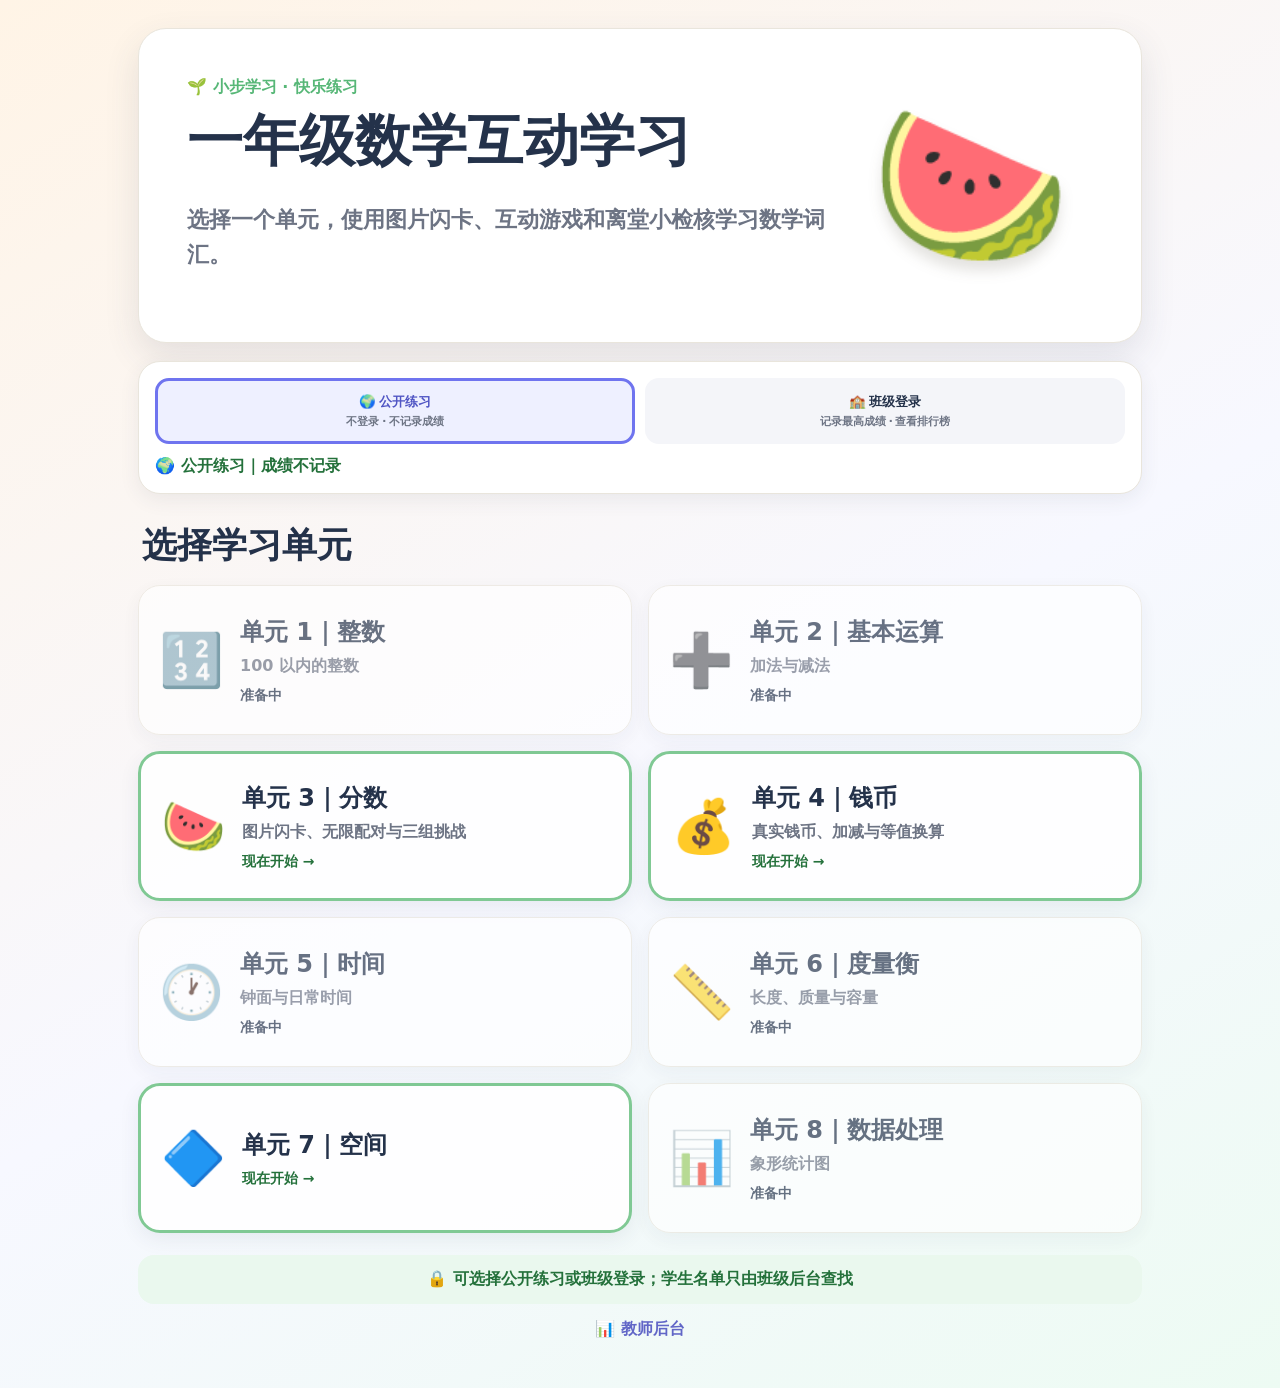
==== index.html @ 4da8fc6f "改用班级与英文姓名选择登录并接入单元7成绩后台" ====
<!DOCTYPE html>
<html lang="zh-CN">
<head>
<meta charset="UTF-8">
<meta name="viewport" content="width=device-width,initial-scale=1">
<title>一年级数学互动学习</title>
<style>
:root{--ink:#24324a;--muted:#6d7484;--purple:#6f74ef;--green:#57b777;--line:#e9e5dc;--shadow:0 14px 35px rgba(54,62,92,.12)}
*{box-sizing:border-box}body{margin:0;min-height:100vh;color:var(--ink);font-family:"Noto Sans SC","Microsoft YaHei",system-ui,sans-serif;background:linear-gradient(150deg,#fff4e6,#f7f8ff 55%,#edfbf3)}
.app{width:min(1040px,100%);margin:auto;padding:28px 18px 48px}.hero{background:#fff;border:1px solid var(--line);border-radius:28px;padding:clamp(24px,6vw,48px);box-shadow:var(--shadow);display:grid;grid-template-columns:1.45fr .55fr;gap:20px;align-items:center}
.eyebrow{font-weight:900;color:var(--green)}h1{font-size:clamp(32px,7vw,56px);margin:6px 0}.hero p{font-size:clamp(17px,3vw,22px);color:var(--muted);font-weight:750;line-height:1.6}.hero-art{font-size:clamp(90px,18vw,160px);text-align:center;filter:drop-shadow(0 10px 7px rgba(70,60,40,.15))}
.section-title{font-size:clamp(25px,5vw,35px);margin:28px 4px 16px}.units{display:grid;grid-template-columns:repeat(2,1fr);gap:16px}.unit{min-height:150px;border:1px solid var(--line);border-radius:22px;padding:20px;background:rgba(255,255,255,.9);box-shadow:0 6px 20px rgba(54,62,92,.08);text-decoration:none;color:var(--ink);display:flex;gap:16px;align-items:center;transition:.18s transform,.18s box-shadow}.unit:hover{transform:translateY(-3px);box-shadow:var(--shadow)}
.unit-icon{font-size:52px}.unit h2{margin:0 0 6px;font-size:24px}.unit p{margin:0;color:var(--muted);font-weight:750;line-height:1.5}.unit.ready{border:3px solid #80c994}.unit.ready .status{color:#24713b}.unit.soon{opacity:.68;cursor:default}.status{font-size:14px;font-weight:900;margin-top:9px}.privacy{margin-top:22px;background:#eaf8ee;color:#24713b;border-radius:16px;padding:14px 18px;text-align:center;font-weight:850}.teacher-link{display:block;width:max-content;margin:15px auto 0;color:#6166c7;font-weight:850;text-decoration:none}
.access{margin-top:18px;background:#fff;border:1px solid var(--line);border-radius:22px;padding:16px;box-shadow:0 6px 20px rgba(54,62,92,.08)}.access-choice{display:grid;grid-template-columns:1fr 1fr;gap:10px}.access-btn{border:3px solid transparent;border-radius:14px;padding:12px;background:#f4f5f9;color:var(--ink);font-weight:950;cursor:pointer}.access-btn small{display:block;color:var(--muted);margin-top:3px}.access-btn.active{border-color:var(--purple);background:#eef0ff;color:#5055c4}.class-form{display:grid;grid-template-columns:1fr 130px auto;gap:9px;align-items:end;margin-top:13px}.field{display:grid;gap:5px}.field label{font-weight:900}.field input{width:100%;border:2px solid #d9dce7;border-radius:11px;padding:10px;outline:none}.login-btn{border:0;border-radius:11px;padding:11px 16px;background:var(--purple);color:#fff;font-weight:950;cursor:pointer}.session-row{display:flex;justify-content:space-between;align-items:center;gap:10px;flex-wrap:wrap;margin-top:12px}.session-status{font-weight:950;color:#24713b}.session-status.error{color:#b44541}.logout-btn{border:0;background:none;color:#565cc2;font-weight:900;text-decoration:underline;cursor:pointer}.hidden{display:none!important}
.overall{margin-top:20px;background:#fff;border:1px solid var(--line);border-radius:22px;padding:18px;box-shadow:0 6px 20px rgba(54,62,92,.08)}.overall-head{display:flex;justify-content:space-between;align-items:center;gap:12px;flex-wrap:wrap}.overall-head h2{margin:0;font-size:27px}.overall-note{margin-top:4px;color:var(--muted);font-weight:800}.refresh{border:0;border-radius:11px;background:#eef0ff;color:#5055c4;padding:10px 14px;font-weight:950;cursor:pointer}.overall-status{text-align:center;color:var(--muted);font-weight:850;padding:25px}.table-wrap{overflow:auto}.overall-table{width:100%;border-collapse:separate;border-spacing:0 7px;min-width:560px}.overall-table th{text-align:left;color:var(--muted);padding:7px 10px}.overall-table td{background:#f7f8fb;padding:11px 10px;font-weight:850}.overall-table tr:first-child td{background:#fff4c8}.overall-table td:first-child{border-radius:10px 0 0 10px}.overall-table td:last-child{border-radius:0 10px 10px 0;color:#5055c4;font-size:20px;font-weight:950}
.overall-table{min-width:0}
@media(max-width:680px){.hero{grid-template-columns:1fr}.hero-art{display:none}.units,.access-choice,.class-form{grid-template-columns:1fr}.app{padding:14px 12px 35px}}
.class-form{grid-template-columns:140px minmax(0,1fr) auto}.field select{font:inherit;width:100%;border:2px solid #d9dce7;border-radius:11px;padding:10px;background:white;color:var(--ink);min-height:44px}.name-field{position:relative}.student-choices{position:absolute;z-index:5;top:100%;left:0;right:0;background:white;border:2px solid var(--purple);border-radius:12px;max-height:260px;overflow:auto;box-shadow:var(--shadow);margin-top:4px}.student-choices button{display:block;text-align:left;width:100%;padding:12px;border:0;background:white;font:inherit;font-weight:800;cursor:pointer;color:var(--ink)}.student-choices button:hover,.student-choices button[aria-selected="true"]{background:#eef0ff}.student-choices p{margin:0;padding:12px;font-size:14px;color:var(--muted)}.login-btn:disabled{opacity:.55;cursor:default}@media(max-width:540px){.class-form{grid-template-columns:1fr}.student-choices{max-height:220px}}
</style>
</head>
<body>
<main class="app">
  <section class="hero">
    <div><div class="eyebrow">🌱 小步学习 · 快乐练习</div><h1>一年级数学互动学习</h1><p>选择一个单元，使用图片闪卡、互动游戏和离堂小检核学习数学词汇。</p></div>
    <div class="hero-art" aria-hidden="true">🍉</div>
  </section>
  <section class="access" aria-label="选择使用方式">
    <div class="access-choice"><button class="access-btn active" type="button" data-access="public">🌍 公开练习<small>不登录 · 不记录成绩</small></button><button class="access-btn" type="button" data-access="class">🏫 班级登录<small>记录最高成绩 · 查看排行榜</small></button></div>
    <form class="class-form hidden" id="classForm"><div class="field"><label for="className">班级</label><select id="className" required><option value="">正在读取班级…</option></select></div><div class="field name-field"><label for="englishName">英文名字</label><input id="englishName" role="combobox" aria-autocomplete="list" aria-controls="studentChoices" aria-expanded="false" autocomplete="off" maxlength="80" placeholder="输入字母，再选择你的名字" disabled><div id="studentChoices" class="student-choices hidden" role="listbox" aria-label="匹配的学生"></div></div><button class="login-btn" id="loginBtn" disabled>登录</button></form>
    <div class="session-row"><div class="session-status" id="sessionStatus">🌍 公开练习｜成绩不记录</div><button class="logout-btn hidden" id="logoutBtn" type="button">退出班级</button></div>
  </section>
  <section class="overall hidden" id="overallLeaderboard" aria-label="全部单元综合排行榜"><div class="overall-head"><div><h2>🏆 全部单元综合排行榜</h2></div><button class="refresh" id="refreshOverall" type="button">↻ 更新</button></div><div class="overall-status" id="overallStatus">正在读取排行榜…</div><div class="table-wrap hidden" id="overallTableWrap"><table class="overall-table"><thead><tr><th>综合排名</th><th>学生</th><th>综合分</th></tr></thead><tbody id="overallBody"></tbody></table></div></section>
  <h2 class="section-title">选择学习单元</h2>
  <section class="units" aria-label="数学学习单元">
    <div class="unit soon"><div class="unit-icon">🔢</div><div><h2>单元 1｜整数</h2><p>100 以内的整数</p><div class="status">准备中</div></div></div>
    <div class="unit soon"><div class="unit-icon">➕</div><div><h2>单元 2｜基本运算</h2><p>加法与减法</p><div class="status">准备中</div></div></div>
    <a class="unit ready" href="units/unit3-fractions.html"><div class="unit-icon">🍉</div><div><h2>单元 3｜分数</h2><p>图片闪卡、无限配对与三组挑战</p><div class="status">现在开始 →</div></div></a>
    <a class="unit ready" href="units/unit4-money.html"><div class="unit-icon">💰</div><div><h2>单元 4｜钱币</h2><p>真实钱币、加减与等值换算</p><div class="status">现在开始 →</div></div></a>
    <div class="unit soon"><div class="unit-icon">🕐</div><div><h2>单元 5｜时间</h2><p>钟面与日常时间</p><div class="status">准备中</div></div></div>
    <div class="unit soon"><div class="unit-icon">📏</div><div><h2>单元 6｜度量衡</h2><p>长度、质量与容量</p><div class="status">准备中</div></div></div>
    <a class="unit ready" href="units/unit7-space.html"><div class="unit-icon">🔷</div><div><h2>单元 7｜空间</h2><div class="status">现在开始 →</div></div></a>
    <div class="unit soon"><div class="unit-icon">📊</div><div><h2>单元 8｜数据处理</h2><p>象形统计图</p><div class="status">准备中</div></div></div>
  </section>
  <div class="privacy">🔒 可选择公开练习或班级登录；学生名单只由班级后台查找</div>
  <a class="teacher-link" href="teacher/index.html">📊 教师后台</a>
</main>
<script src="overall-ranking.js"></script>
<script>
const API_URL="https://script.google.com/macros/s/AKfycbywytTHCDjJnRskGaP-Ls2Q4XLZMwWnl0MAofy-zyH6qjPNEb9WmNKQzMIPjStd4y0H/exec",SESSION_KEY="year1MathAccess";
function readSession(){try{const saved=JSON.parse(sessionStorage.getItem(SESSION_KEY)||"null");if(saved)return saved}catch(_){}try{return window.name.startsWith(`${SESSION_KEY}:`)?JSON.parse(window.name.slice(SESSION_KEY.length+1)):null}catch(_){return null}}
function writeSession(value){const text=JSON.stringify(value);try{sessionStorage.setItem(SESSION_KEY,text)}catch(_){}window.name=`${SESSION_KEY}:${text}`}
function escapeHTML(value){return String(value??"").replace(/[&<>"']/g,char=>({"&":"&amp;","<":"&lt;",">":"&gt;",'"':"&quot;","'":"&#039;"}[char]))}
async function loadOverallLeaderboard(force=false){const session=readSession(),status=document.getElementById("overallStatus"),wrap=document.getElementById("overallTableWrap");wrap.classList.add("hidden");status.classList.remove("hidden");status.textContent="正在读取排行榜…";if(session?.mode!=="class"||!session.sessionToken){status.textContent="请先完成班级登录";return}try{const data=await OverallRanking.calculate(API_URL,session.sessionToken,force);document.getElementById("overallBody").innerHTML=data.rows.map(row=>`<tr><td>${row.rank<=3?["🥇","🥈","🥉"][row.rank-1]:row.rank}</td><td>${escapeHTML(row.name)}</td><td>${row.average}</td></tr>`).join("");if(data.rows.length){status.classList.add("hidden");wrap.classList.remove("hidden")}else status.textContent="还没有班级成绩"}catch(_){status.textContent="暂时无法读取排行榜"}}
function showSession(data){const isClass=data?.mode==="class"&&data.sessionToken&&data.student;document.querySelectorAll("[data-access]").forEach(x=>x.classList.toggle("active",x.dataset.access===(isClass?"class":"public")));document.getElementById("classForm").classList.add("hidden");document.getElementById("logoutBtn").classList.toggle("hidden",!isClass);document.getElementById("overallLeaderboard").classList.toggle("hidden",!isClass);document.getElementById("sessionStatus").textContent=isClass?`✅ ${data.student.cn}｜${data.student.en}`:"🌍 公开练习｜成绩不记录";if(isClass)loadOverallLeaderboard()}
document.querySelector('[data-access="public"]').onclick=()=>{const data={mode:"public"};writeSession(data);showSession(data)};
document.getElementById("logoutBtn").onclick=()=>document.querySelector('[data-access="public"]').click();showSession(readSession()||{mode:"public"});if(!readSession())writeSession({mode:"public"});
document.getElementById("refreshOverall").onclick=()=>loadOverallLeaderboard(true);
</script>
<script src="class-login.js"></script>
</body>
</html>
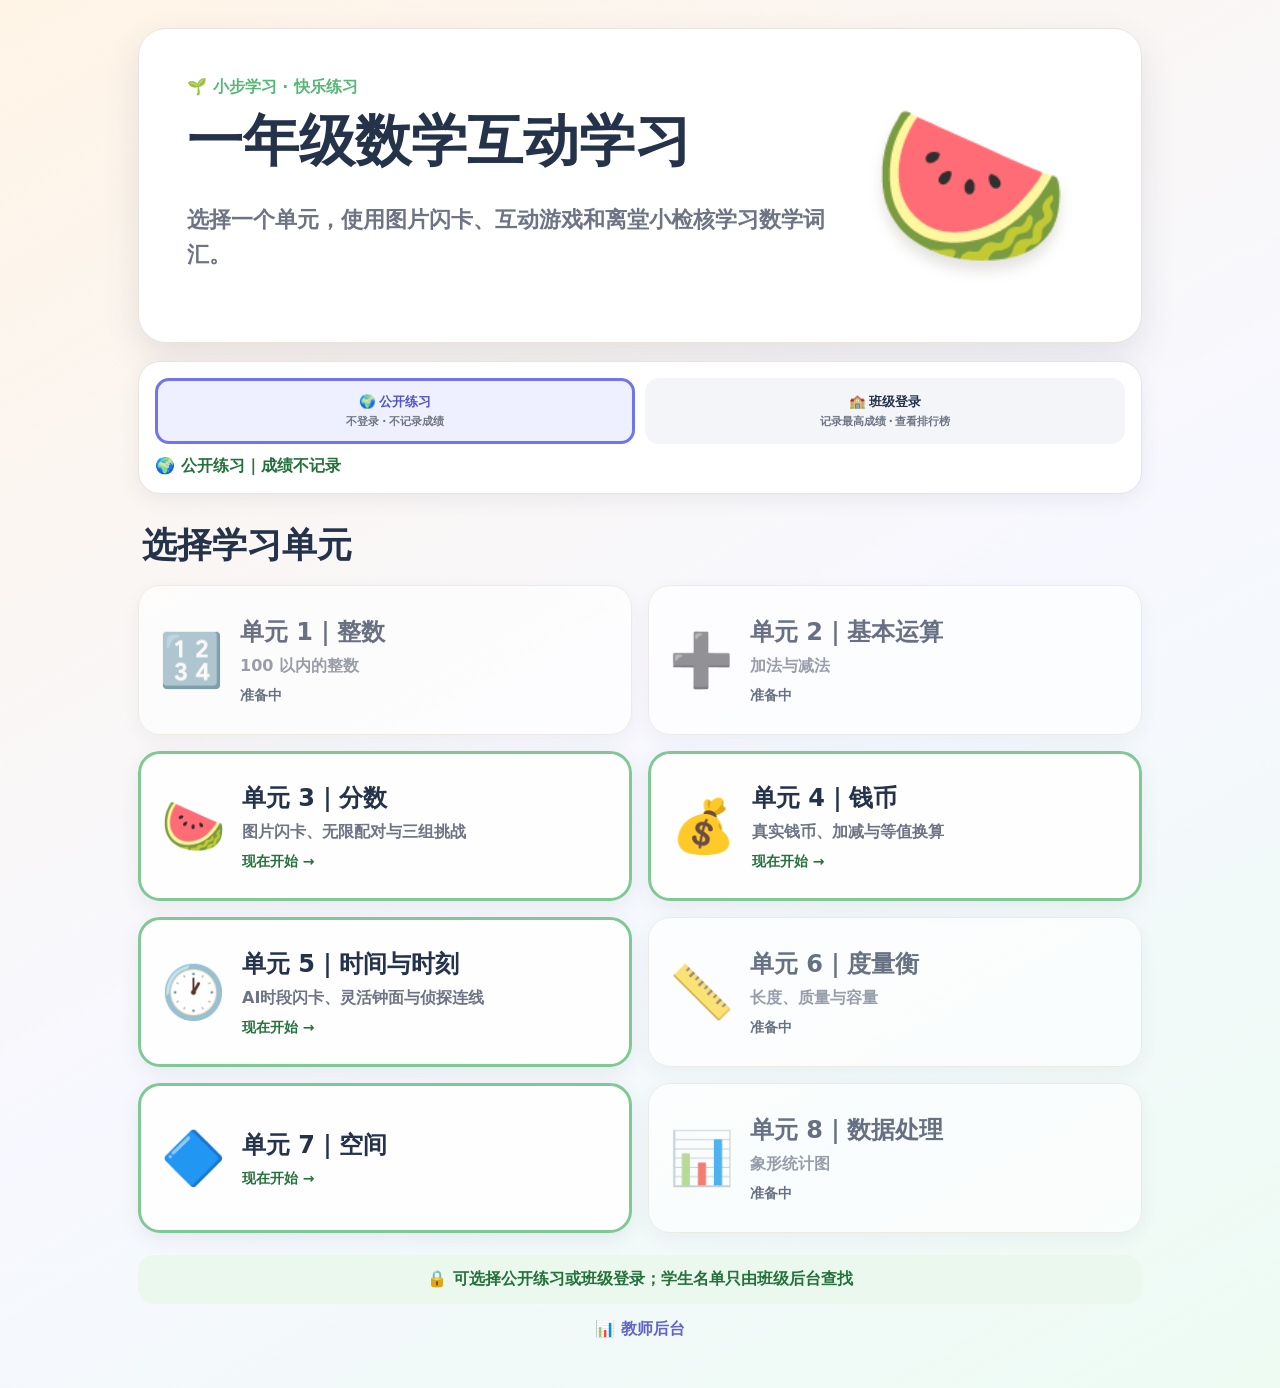
==== commit 9919e6e5: "添加单元5时间教学、侦探游戏及成绩排行" ====
--- a/index.html
+++ b/index.html
@@ -36,7 +36,7 @@
     <div class="unit soon"><div class="unit-icon">➕</div><div><h2>单元 2｜基本运算</h2><p>加法与减法</p><div class="status">准备中</div></div></div>
     <a class="unit ready" href="units/unit3-fractions.html"><div class="unit-icon">🍉</div><div><h2>单元 3｜分数</h2><p>图片闪卡、无限配对与三组挑战</p><div class="status">现在开始 →</div></div></a>
     <a class="unit ready" href="units/unit4-money.html"><div class="unit-icon">💰</div><div><h2>单元 4｜钱币</h2><p>真实钱币、加减与等值换算</p><div class="status">现在开始 →</div></div></a>
-    <div class="unit soon"><div class="unit-icon">🕐</div><div><h2>单元 5｜时间</h2><p>钟面与日常时间</p><div class="status">准备中</div></div></div>
+    <a class="unit ready" href="units/unit5-time.html"><div class="unit-icon">🕐</div><div><h2>单元 5｜时间与时刻</h2><p>AI时段闪卡、灵活钟面与侦探连线</p><div class="status">现在开始 →</div></div></a>
     <div class="unit soon"><div class="unit-icon">📏</div><div><h2>单元 6｜度量衡</h2><p>长度、质量与容量</p><div class="status">准备中</div></div></div>
     <a class="unit ready" href="units/unit7-space.html"><div class="unit-icon">🔷</div><div><h2>单元 7｜空间</h2><div class="status">现在开始 →</div></div></a>
     <div class="unit soon"><div class="unit-icon">📊</div><div><h2>单元 8｜数据处理</h2><p>象形统计图</p><div class="status">准备中</div></div></div>
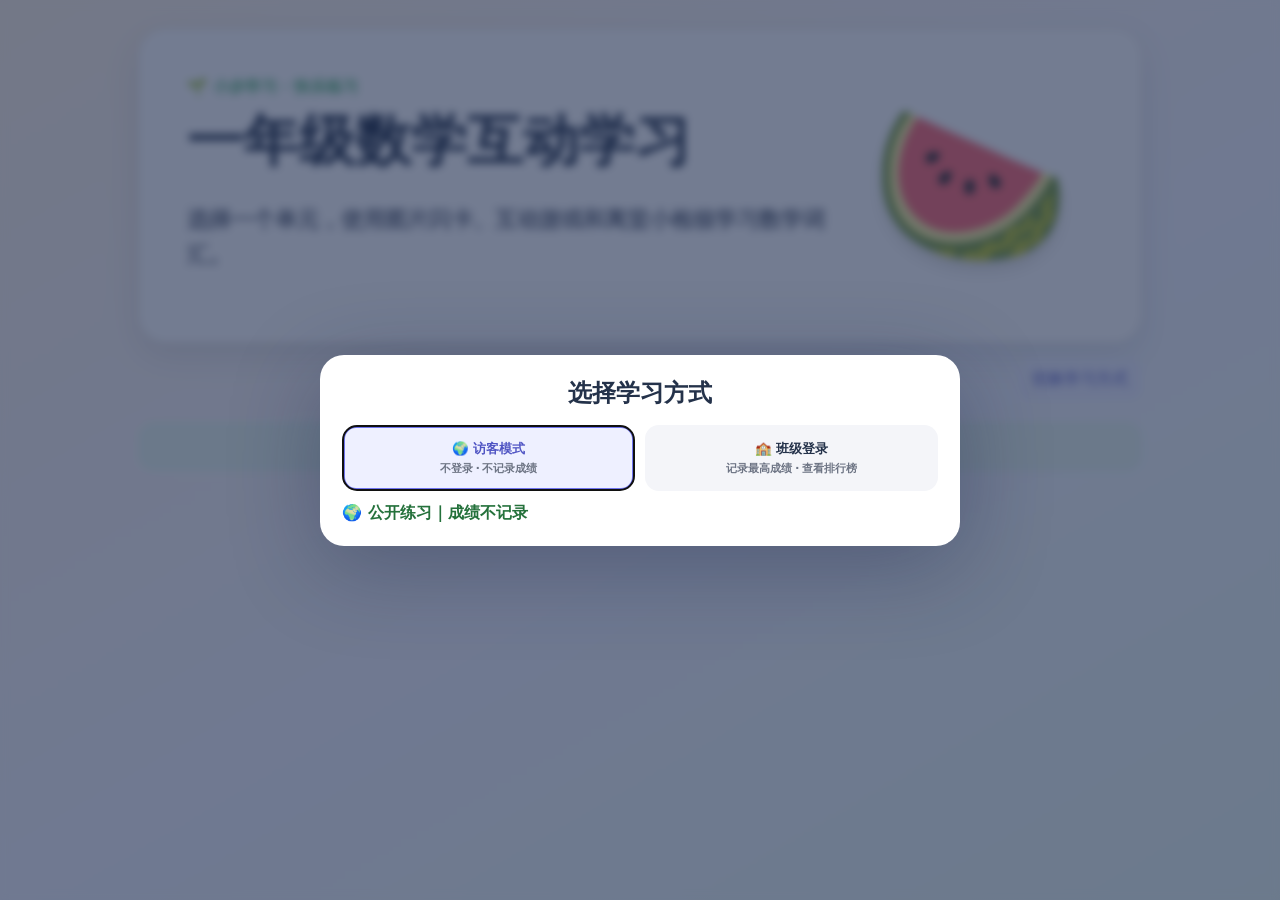
==== commit a5f7cd19: "优化时间游戏全盘消除、触控与登录加载" ====
--- a/index.html
+++ b/index.html
@@ -16,6 +16,8 @@
 .overall-table{min-width:0}
 @media(max-width:680px){.hero{grid-template-columns:1fr}.hero-art{display:none}.units,.access-choice,.class-form{grid-template-columns:1fr}.app{padding:14px 12px 35px}}
 .class-form{grid-template-columns:140px minmax(0,1fr) auto}.field select{font:inherit;width:100%;border:2px solid #d9dce7;border-radius:11px;padding:10px;background:white;color:var(--ink);min-height:44px}.name-field{position:relative}.student-choices{position:absolute;z-index:5;top:100%;left:0;right:0;background:white;border:2px solid var(--purple);border-radius:12px;max-height:260px;overflow:auto;box-shadow:var(--shadow);margin-top:4px}.student-choices button{display:block;text-align:left;width:100%;padding:12px;border:0;background:white;font:inherit;font-weight:800;cursor:pointer;color:var(--ink)}.student-choices button:hover,.student-choices button[aria-selected="true"]{background:#eef0ff}.student-choices p{margin:0;padding:12px;font-size:14px;color:var(--muted)}.login-btn:disabled{opacity:.55;cursor:default}@media(max-width:540px){.class-form{grid-template-columns:1fr}.student-choices{max-height:220px}}
+
+.access-dialog{width:min(640px,calc(100% - 28px));max-height:90vh;overflow:auto;border:0;border-radius:24px;padding:22px;color:var(--ink);box-shadow:0 20px 90px #17254955}.access-dialog::backdrop{background:#17254999;backdrop-filter:blur(4px)}.access-dialog h2{margin:0 0 16px;text-align:center}.access-dialog .access{margin:0;border:0;padding:0;box-shadow:none}.current-access{display:flex;align-items:center;justify-content:space-between;gap:12px;margin:16px 0}.current-access button{border:0;border-radius:12px;padding:10px 14px;font:inherit;cursor:pointer;background:#eef0ff;color:#5055c4}.session-status[aria-busy="true"]{animation:loginPulse 1s ease-in-out infinite}@keyframes loginPulse{50%{opacity:.55}}
 </style>
 </head>
 <body>
@@ -24,11 +26,13 @@
     <div><div class="eyebrow">🌱 小步学习 · 快乐练习</div><h1>一年级数学互动学习</h1><p>选择一个单元，使用图片闪卡、互动游戏和离堂小检核学习数学词汇。</p></div>
     <div class="hero-art" aria-hidden="true">🍉</div>
   </section>
-  <section class="access" aria-label="选择使用方式">
-    <div class="access-choice"><button class="access-btn active" type="button" data-access="public">🌍 公开练习<small>不登录 · 不记录成绩</small></button><button class="access-btn" type="button" data-access="class">🏫 班级登录<small>记录最高成绩 · 查看排行榜</small></button></div>
+  <dialog id="accessDialog" class="access-dialog" aria-labelledby="accessTitle"><h2 id="accessTitle">选择学习方式</h2><section class="access" aria-label="选择使用方式">
+    <div class="access-choice"><button class="access-btn active" type="button" data-access="public">🌍 访客模式<small>不登录 · 不记录成绩</small></button><button class="access-btn" type="button" data-access="class">🏫 班级登录<small>记录最高成绩 · 查看排行榜</small></button></div>
     <form class="class-form hidden" id="classForm"><div class="field"><label for="className">班级</label><select id="className" required><option value="">正在读取班级…</option></select></div><div class="field name-field"><label for="englishName">英文名字</label><input id="englishName" role="combobox" aria-autocomplete="list" aria-controls="studentChoices" aria-expanded="false" autocomplete="off" maxlength="80" placeholder="输入字母，再选择你的名字" disabled><div id="studentChoices" class="student-choices hidden" role="listbox" aria-label="匹配的学生"></div></div><button class="login-btn" id="loginBtn" disabled>登录</button></form>
     <div class="session-row"><div class="session-status" id="sessionStatus">🌍 公开练习｜成绩不记录</div><button class="logout-btn hidden" id="logoutBtn" type="button">退出班级</button></div>
   </section>
+  </dialog><div class="current-access"><span id="currentAccess"></span><button id="changeAccess" type="button">切换学习方式</button></div>
+  <div id="catalog" class="hidden">
   <section class="overall hidden" id="overallLeaderboard" aria-label="全部单元综合排行榜"><div class="overall-head"><div><h2>🏆 全部单元综合排行榜</h2></div><button class="refresh" id="refreshOverall" type="button">↻ 更新</button></div><div class="overall-status" id="overallStatus">正在读取排行榜…</div><div class="table-wrap hidden" id="overallTableWrap"><table class="overall-table"><thead><tr><th>综合排名</th><th>学生</th><th>综合分</th></tr></thead><tbody id="overallBody"></tbody></table></div></section>
   <h2 class="section-title">选择学习单元</h2>
   <section class="units" aria-label="数学学习单元">
@@ -41,6 +45,7 @@
     <a class="unit ready" href="units/unit7-space.html"><div class="unit-icon">🔷</div><div><h2>单元 7｜空间</h2><div class="status">现在开始 →</div></div></a>
     <div class="unit soon"><div class="unit-icon">📊</div><div><h2>单元 8｜数据处理</h2><p>象形统计图</p><div class="status">准备中</div></div></div>
   </section>
+  </div>
   <div class="privacy">🔒 可选择公开练习或班级登录；学生名单只由班级后台查找</div>
   <a class="teacher-link" href="teacher/index.html">📊 教师后台</a>
 </main>
@@ -50,11 +55,13 @@
 function readSession(){try{const saved=JSON.parse(sessionStorage.getItem(SESSION_KEY)||"null");if(saved)return saved}catch(_){}try{return window.name.startsWith(`${SESSION_KEY}:`)?JSON.parse(window.name.slice(SESSION_KEY.length+1)):null}catch(_){return null}}
 function writeSession(value){const text=JSON.stringify(value);try{sessionStorage.setItem(SESSION_KEY,text)}catch(_){}window.name=`${SESSION_KEY}:${text}`}
 function escapeHTML(value){return String(value??"").replace(/[&<>"']/g,char=>({"&":"&amp;","<":"&lt;",">":"&gt;",'"':"&quot;","'":"&#039;"}[char]))}
-async function loadOverallLeaderboard(force=false){const session=readSession(),status=document.getElementById("overallStatus"),wrap=document.getElementById("overallTableWrap");wrap.classList.add("hidden");status.classList.remove("hidden");status.textContent="正在读取排行榜…";if(session?.mode!=="class"||!session.sessionToken){status.textContent="请先完成班级登录";return}try{const data=await OverallRanking.calculate(API_URL,session.sessionToken,force);document.getElementById("overallBody").innerHTML=data.rows.map(row=>`<tr><td>${row.rank<=3?["🥇","🥈","🥉"][row.rank-1]:row.rank}</td><td>${escapeHTML(row.name)}</td><td>${row.average}</td></tr>`).join("");if(data.rows.length){status.classList.add("hidden");wrap.classList.remove("hidden")}else status.textContent="还没有班级成绩"}catch(_){status.textContent="暂时无法读取排行榜"}}
-function showSession(data){const isClass=data?.mode==="class"&&data.sessionToken&&data.student;document.querySelectorAll("[data-access]").forEach(x=>x.classList.toggle("active",x.dataset.access===(isClass?"class":"public")));document.getElementById("classForm").classList.add("hidden");document.getElementById("logoutBtn").classList.toggle("hidden",!isClass);document.getElementById("overallLeaderboard").classList.toggle("hidden",!isClass);document.getElementById("sessionStatus").textContent=isClass?`✅ ${data.student.cn}｜${data.student.en}`:"🌍 公开练习｜成绩不记录";if(isClass)loadOverallLeaderboard()}
+let overallLoading=false;
+async function loadOverallLeaderboard(force=false){if(overallLoading)return;overallLoading=true;const session=readSession(),status=document.getElementById("overallStatus"),wrap=document.getElementById("overallTableWrap");if(!document.getElementById("overallBody").children.length){wrap.classList.add("hidden");status.classList.remove("hidden");status.textContent="正在读取排行榜…";}if(session?.mode!=="class"||!session.sessionToken){status.textContent="请先完成班级登录";overallLoading=false;return}try{const data=await OverallRanking.calculate(API_URL,session.sessionToken,force);document.getElementById("overallBody").innerHTML=data.rows.map(row=>`<tr><td>${row.rank<=3?["🥇","🥈","🥉"][row.rank-1]:row.rank}</td><td>${escapeHTML(row.name)}</td><td>${row.average}</td></tr>`).join("");if(data.rows.length){status.classList.add("hidden");wrap.classList.remove("hidden")}else status.textContent="还没有班级成绩"}catch(_){status.classList.remove("hidden");status.textContent="暂时无法更新，稍后自动重试"}finally{overallLoading=false}}
+function showSession(data){if(data?.mode){document.getElementById("catalog").classList.remove("hidden");document.getElementById("accessDialog").close();document.getElementById("currentAccess").textContent=data.mode==="class"?"✅ "+data.student.cn+"｜"+data.student.en:"🌍 访客模式｜成绩不记录";}const isClass=data?.mode==="class"&&data.sessionToken&&data.student;document.querySelectorAll("[data-access]").forEach(x=>x.classList.toggle("active",x.dataset.access===(isClass?"class":"public")));document.getElementById("classForm").classList.add("hidden");document.getElementById("logoutBtn").classList.toggle("hidden",!isClass);document.getElementById("overallLeaderboard").classList.toggle("hidden",!isClass);document.getElementById("sessionStatus").textContent=isClass?`✅ ${data.student.cn}｜${data.student.en}`:"🌍 公开练习｜成绩不记录";if(isClass)loadOverallLeaderboard()}
 document.querySelector('[data-access="public"]').onclick=()=>{const data={mode:"public"};writeSession(data);showSession(data)};
-document.getElementById("logoutBtn").onclick=()=>document.querySelector('[data-access="public"]').click();showSession(readSession()||{mode:"public"});if(!readSession())writeSession({mode:"public"});
+document.getElementById("logoutBtn").onclick=()=>document.querySelector('[data-access="public"]').click();showSession(null);document.getElementById("accessDialog").showModal();document.getElementById("accessDialog").oncancel=e=>e.preventDefault();document.getElementById("changeAccess").onclick=()=>document.getElementById("accessDialog").showModal();
 document.getElementById("refreshOverall").onclick=()=>loadOverallLeaderboard(true);
+setInterval(()=>{if(document.visibilityState==='visible'&&!document.getElementById("catalog").classList.contains("hidden")&&readSession()?.mode==='class')loadOverallLeaderboard(true)},15000);
 </script>
 <script src="class-login.js"></script>
 </body>
